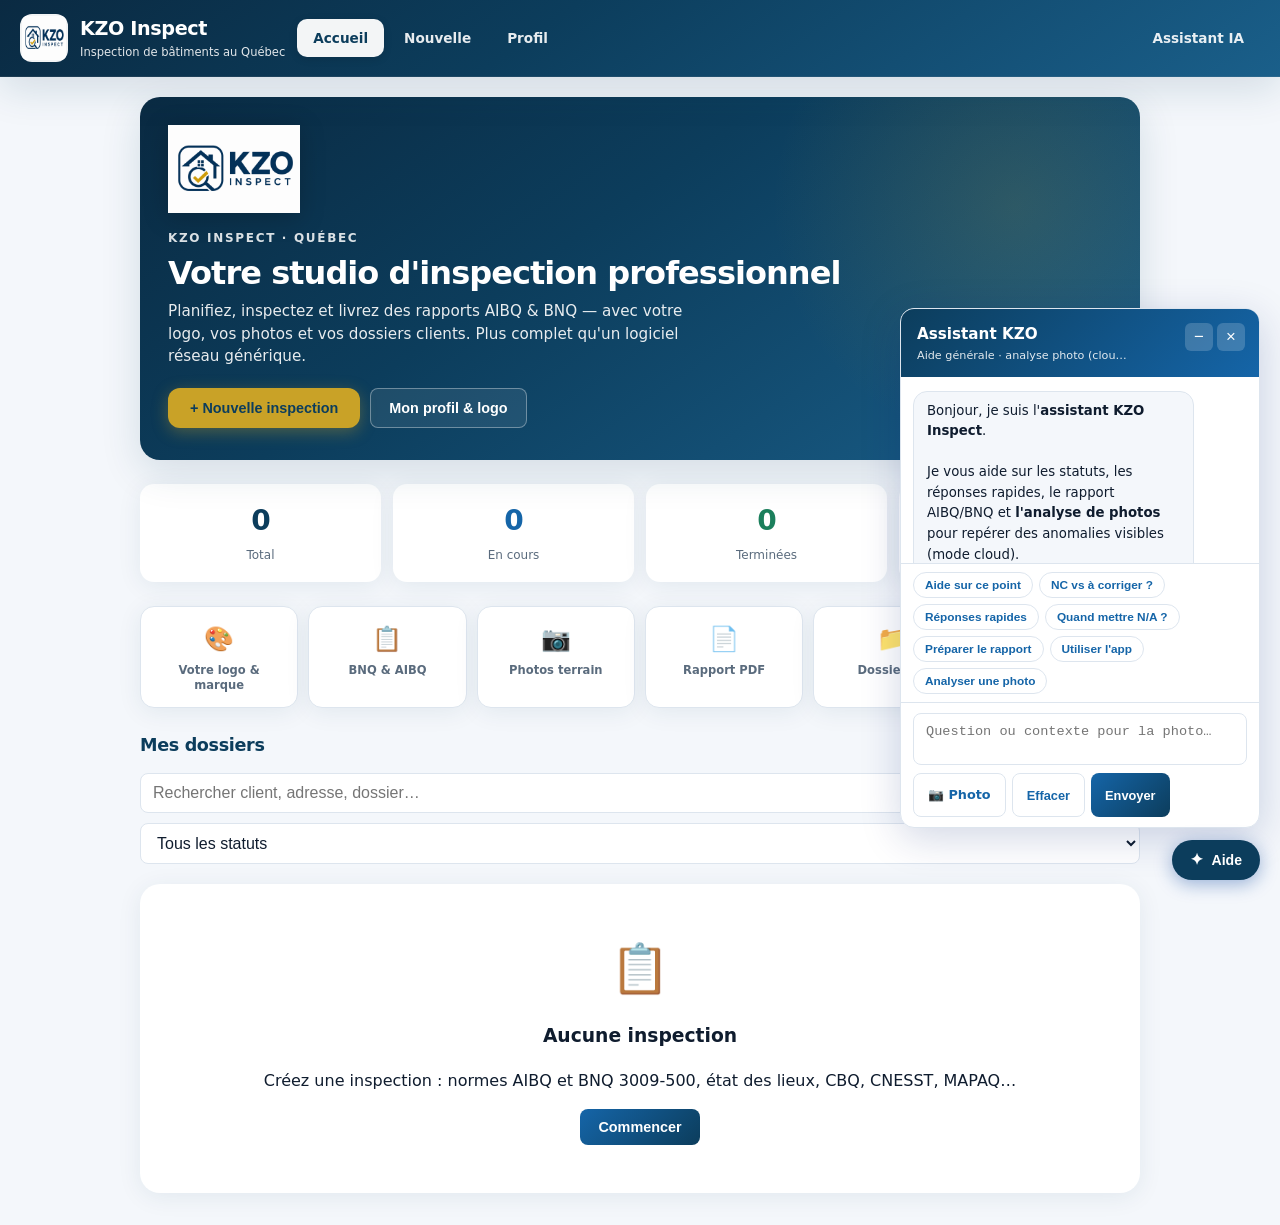
==== index.html @ 9b8ccb94 "feat: augmenter la limite de photos par point de 4 à 40 Permet jusqu'à 40 photos par point d'inspect" ====
<!DOCTYPE html>
<html lang="fr-CA">
<head>
  <meta charset="UTF-8" />
  <meta name="viewport" content="width=device-width, initial-scale=1.0, viewport-fit=cover" />
  <meta name="theme-color" content="#0c3d5c" />
  <meta name="description" content="KZO Inspect — inspections de bâtiments au Québec" />
  <meta http-equiv="Content-Security-Policy" content="default-src 'self'; script-src 'self' https://accounts.google.com; style-src 'self' 'unsafe-inline'; img-src 'self' data: blob: https://*.googleusercontent.com https://*.googleapis.com; connect-src 'self' https://api.anthropic.com https://api.openai.com https://generativelanguage.googleapis.com https://api.x.ai https://gmail.googleapis.com https://www.googleapis.com https://script.google.com; frame-src 'self'; object-src 'none'; base-uri 'self';">
  <title>KZO Inspect</title>
  <link rel="manifest" href="manifest.json" />
  <link rel="icon" href="./assets/icon-192.png" />
  <link rel="apple-touch-icon" href="./assets/icon-192.png" />
  <link rel="stylesheet" href="css/app.css?v=2" />
  <link rel="stylesheet" href="css/kzo-premium.css" />
</head>
<body>
  <div id="boot-file-warning" class="boot-panel" hidden>
    <div class="boot-panel__inner">
      <h2>Ne pas ouvrir le fichier .html directement</h2>
      <p>
        KZO Inspect doit être lancé avec le <strong>serveur local</strong> (double-clic sur le fichier ci-dessous).
        Si vous ouvrez seulement <code>index.html</code>, le navigateur bloque l'application et vous ne voyez que le logo.
      </p>
      <ol>
        <li>Dans le dossier <strong>KZO Inspect</strong> sur le Bureau</li>
        <li>Double-cliquez sur <strong>Lancer KZO Inspect.bat</strong> (Windows) ou <strong>.command</strong> (Mac)</li>
        <li>Le navigateur s'ouvrira sur <a href="http://127.0.0.1:8775/">http://127.0.0.1:8775</a></li>
      </ol>
      <p class="boot-panel__hint">Laissez la fenêtre Terminal/Console ouverte pendant que vous utilisez l'app.</p>
    </div>
  </div>

  <div id="boot-error" class="boot-panel boot-panel--error" hidden>
    <div class="boot-panel__inner">
      <h2>Erreur de chargement</h2>
      <p class="boot-error__detail"></p>
      <p>Relancez avec <strong>Lancer KZO Inspect.bat</strong> ou <strong>.command</strong> sur le Bureau.</p>
    </div>
  </div>

  <div id="app" class="app-shell">
    <header class="top-bar" id="top-bar">
      <div class="top-bar__brand">
        <span class="top-bar__logo top-bar__logo--default">
          <img src="./assets/logo-full.png" alt="KZO Inspect" class="top-bar__logo-img" width="48" height="48" />
        </span>
        <div>
          <h1 class="top-bar__title">KZO Inspect</h1>
          <p class="top-bar__subtitle">Inspection de bâtiments au Québec</p>
        </div>
      </div>
      <div class="top-bar__save" id="top-bar-save" hidden></div>
      <nav class="top-nav" id="main-nav" aria-label="Navigation principale"></nav>
    </header>

    <main class="main-content" id="main-content" role="main">
      <div id="boot-loading" class="boot-loading">
        <img src="./assets/logo-full.png" alt="" class="boot-loading__logo" width="72" height="72" />
        <p>Chargement de KZO Inspect…</p>
      </div>
    </main>

    <div class="toast-container" id="toast-container" aria-live="polite"></div>
  </div>

  <dialog id="confirm-dialog" class="modal">
    <form method="dialog" class="modal__inner">
      <h2 class="modal__title" id="confirm-title"></h2>
      <p class="modal__body" id="confirm-body"></p>
      <div class="modal__actions">
        <button type="submit" class="btn btn--ghost" value="cancel">Annuler</button>
        <button type="submit" class="btn btn--danger" value="ok" id="confirm-ok">Confirmer</button>
      </div>
    </form>
  </dialog>

  <script src="js/boot.js"></script>
  <script src="https://accounts.google.com/gsi/client" async defer></script>
  <script src="js/bundle.js?v=24"></script>
</body>
</html>
---- css/app.css ----
:root {
  --qc-blue: #0d47a1;
  --qc-blue-light: #1565c0;
  --qc-blue-dark: #002171;
  --accent: #c62828;
  --bg: #f0f4f8;
  --bg-alt: var(--bg-alt);
  --blue-tint: var(--blue-tint);
  --surface: #ffffff;
  --text: #1a1a2e;
  --text-muted: #5c6b7a;
  --border: #d8e0ea;
  --radius: 12px;
  --shadow: 0 2px 12px rgba(13, 71, 161, 0.08);
  --safe-bottom: env(safe-area-inset-bottom, 0);
  font-family: "Segoe UI", system-ui, -apple-system, sans-serif;
}

*,
*::before,
*::after {
  box-sizing: border-box;
}

body {
  margin: 0;
  background: var(--bg);
  color: var(--text);
  line-height: 1.5;
  min-height: 100dvh;
}

.app-shell {
  display: flex;
  flex-direction: column;
  min-height: 100dvh;
}

.top-bar {
  background: linear-gradient(135deg, var(--qc-blue-dark), var(--qc-blue));
  color: #fff;
  padding: 12px 16px;
  display: flex;
  flex-wrap: wrap;
  align-items: center;
  gap: 12px;
  position: sticky;
  top: 0;
  z-index: 100;
  box-shadow: 0 2px 8px rgba(0, 0, 0, 0.15);
}

.top-bar__brand {
  display: flex;
  align-items: center;
  gap: 12px;
}

.top-bar__logo {
  width: 40px;
  height: 40px;
  background: rgba(255, 255, 255, 0.2);
  border-radius: 10px;
  display: flex;
  align-items: center;
  justify-content: center;
  font-weight: 700;
  font-size: 1.25rem;
}

.top-bar__logo--default {
  width: auto;
  min-width: 44px;
  max-width: 148px;
  height: 44px;
  padding: 4px 8px;
  background: rgba(255, 255, 255, 0.95);
  overflow: hidden;
}

.top-bar__logo--custom {
  padding: 0;
  background: rgba(255, 255, 255, 0.95);
  overflow: hidden;
}

.top-bar__logo-img {
  width: 100%;
  height: 100%;
  object-fit: contain;
  display: block;
}

.top-bar__logo--default .top-bar__logo-img {
  width: auto;
  max-width: 132px;
  height: 100%;
  margin: 0 auto;
}

.branding-fieldset {
  border-color: #1565c0;
  background: linear-gradient(180deg, #f8fbff 0%, var(--surface) 100%);
}

.branding-editor {
  display: flex;
  flex-wrap: wrap;
  align-items: center;
  gap: 12px;
  margin-bottom: 12px;
}

.branding-logo-preview {
  width: 80px;
  height: 80px;
  border-radius: var(--radius);
  overflow: hidden;
  border: 2px solid var(--qc-blue-light);
  background: #fff;
}

.branding-logo-preview__img {
  width: 100%;
  height: 100%;
  object-fit: contain;
}

.branding-logo-placeholder {
  width: 80px;
  height: 80px;
  border-radius: var(--radius);
  border: 2px dashed var(--border);
  display: flex;
  align-items: center;
  justify-content: center;
  font-weight: 800;
  color: var(--qc-blue-dark);
  background: var(--bg);
}

.top-bar__title {
  margin: 0;
  font-size: 1.15rem;
  font-weight: 700;
}

.top-bar__subtitle {
  margin: 0;
  font-size: 0.75rem;
  opacity: 0.85;
}

.top-bar__save {
  display: flex;
  align-items: center;
  flex: 0 0 auto;
}

.top-bar__save[hidden] {
  display: none !important;
}

.top-nav {
  display: flex;
  gap: 4px;
  flex: 1;
  justify-content: flex-start;
  flex-wrap: wrap;
  align-items: center;
}

.top-nav #nav-ai-btn {
  margin-left: auto;
}

.top-nav__repairs {
  background: rgba(255, 255, 255, 0.18);
  color: #fff !important;
  border: 1px solid rgba(255, 255, 255, 0.45) !important;
  font-weight: 600;
  white-space: nowrap;
}
.top-nav__repairs:hover {
  background: rgba(255, 255, 255, 0.28) !important;
}

.top-nav__link--save {
  background: rgba(255, 255, 255, 0.22);
  font-weight: 700;
  white-space: nowrap;
}

.top-nav__link--save:hover {
  background: rgba(255, 255, 255, 0.32);
}

.top-nav__link {
  color: rgba(255, 255, 255, 0.9);
  text-decoration: none;
  padding: 8px 14px;
  border-radius: 8px;
  font-size: 0.9rem;
  font-weight: 500;
  background: transparent;
  border: none;
  cursor: pointer;
}

.top-nav__link:hover {
  background: rgba(255, 255, 255, 0.15);
}

.main-content {
  flex: 1;
  padding: 16px;
  max-width: 960px;
  width: 100%;
  margin: 0 auto;
  padding-bottom: calc(24px + var(--safe-bottom));
}

.page-header {
  display: flex;
  flex-wrap: wrap;
  align-items: flex-start;
  justify-content: space-between;
  gap: 12px;
  margin-bottom: 20px;
}

.page-title {
  margin: 0 0 4px;
  font-size: 1.5rem;
  color: var(--qc-blue-dark);
}

.page-desc {
  margin: 0;
  color: var(--text-muted);
  font-size: 0.9rem;
}

.btn {
  display: inline-flex;
  align-items: center;
  justify-content: center;
  gap: 6px;
  padding: 10px 18px;
  border-radius: 8px;
  font-size: 0.9rem;
  font-weight: 600;
  border: none;
  cursor: pointer;
  transition: transform 0.1s, box-shadow 0.15s;
}

.btn:active {
  transform: scale(0.98);
}

.btn--primary {
  background: var(--qc-blue);
  color: #fff;
}

.btn--primary:hover {
  background: var(--qc-blue-light);
}

.btn--secondary {
  background: #37474f;
  color: #fff;
}

.btn--ghost {
  background: transparent;
  color: var(--qc-blue);
  border: 1px solid var(--border);
}

.btn--danger {
  background: var(--accent);
  color: #fff;
}

.btn--sm {
  padding: 8px 14px;
  font-size: 0.8rem;
  min-height: 44px;
}

.btn--back {
  margin-bottom: 8px;
}

.input {
  width: 100%;
  padding: 10px 12px;
  border: 1px solid var(--border);
  border-radius: 8px;
  font-size: 1rem;
  background: var(--surface);
  color: var(--text);
}

.input:focus {
  outline: 2px solid var(--qc-blue-light);
  outline-offset: 1px;
}

.input[readonly] {
  background: #f0f4f8;
  color: var(--qc-blue-dark);
  font-weight: 600;
  cursor: default;
}

.input--search {
  flex: 1;
  min-width: 200px;
}

.input--sm {
  padding: 6px 10px;
  font-size: 0.85rem;
  width: auto;
}

.toolbar {
  display: flex;
  flex-wrap: wrap;
  gap: 10px;
  margin-bottom: 20px;
}

.card-grid {
  display: grid;
  grid-template-columns: repeat(auto-fill, minmax(280px, 1fr));
  gap: 16px;
}

.card {
  background: var(--surface);
  border-radius: var(--radius);
  padding: 16px;
  box-shadow: var(--shadow);
  border: 1px solid var(--border);
}

.card__head {
  display: flex;
  gap: 12px;
  align-items: flex-start;
  margin-bottom: 8px;
}

.card__icon {
  font-size: 1.75rem;
}

.card__title {
  margin: 0;
  font-size: 1rem;
}

.card__sub {
  margin: 2px 0 0;
  font-size: 0.85rem;
  color: var(--text-muted);
}

.card__meta {
  font-size: 0.8rem;
  color: var(--text-muted);
  margin: 0 0 10px;
}

.card__actions {
  display: flex;
  gap: 8px;
  margin-top: 12px;
}

.badge {
  font-size: 0.7rem;
  font-weight: 600;
  padding: 4px 8px;
  border-radius: 6px;
  white-space: nowrap;
  margin-left: auto;
}

.badge--draft { background: #eceff1; color: #546e7a; }
.badge--progress { background: var(--blue-tint); color: var(--qc-blue); }
.badge--done { background: #e8f5e9; color: #2e7d32; }
.badge--archived { background: #f3e5f5; color: #6a1b9a; }

.progress-bar {
  height: 6px;
  background: var(--border);
  border-radius: 3px;
  overflow: hidden;
}

.progress-bar__fill {
  height: 100%;
  background: linear-gradient(90deg, var(--qc-blue), #42a5f5);
  transition: width 0.3s;
}

.empty-state {
  text-align: center;
  padding: 48px 24px;
  background: var(--surface);
  border-radius: var(--radius);
  border: 2px dashed var(--border);
}

.empty-state__icon {
  font-size: 3rem;
  margin: 0;
}

.template-grid {
  display: grid;
  grid-template-columns: repeat(auto-fill, minmax(260px, 1fr));
  gap: 14px;
}

.template-card {
  text-align: left;
  background: var(--surface);
  border: 2px solid var(--border);
  border-radius: var(--radius);
  padding: 18px;
  cursor: pointer;
  transition: border-color 0.15s, box-shadow 0.15s;
}

.template-card:hover {
  border-color: var(--qc-blue);
  box-shadow: var(--shadow);
}

.template-card--featured {
  border-color: var(--qc-blue);
  background: linear-gradient(180deg, var(--blue-tint) 0%, var(--surface) 48%);
}

.template-group {
  margin-bottom: 28px;
}

.template-group__title {
  margin: 0 0 12px;
  font-size: 0.95rem;
  font-weight: 700;
  color: var(--qc-blue-dark);
  text-transform: uppercase;
  letter-spacing: 0.04em;
}

.form-row-2 {
  display: grid;
  grid-template-columns: 1fr 1fr;
  gap: 12px;
}

@media (max-width: 560px) {
  .form-row-2 {
    grid-template-columns: 1fr;
  }
}

.page-desc--visit {
  color: var(--qc-blue);
  font-weight: 600;
}

.form-hint--compact {
  margin: 0 0 12px;
  padding: 8px 12px;
  font-size: 0.8rem;
}

.client-files-fieldset,
.receipt-fieldset {
  border-color: var(--qc-blue-light);
}

.receipt-fieldset {
  margin-bottom: 20px;
}

.cover-photo-fieldset {
  border-color: #1565c0;
  background: linear-gradient(180deg, #f8fbff 0%, var(--surface) 100%);
}

.cover-photo-editor {
  display: flex;
  flex-direction: column;
  gap: 12px;
}

.cover-photo-preview {
  position: relative;
  border-radius: var(--radius);
  overflow: hidden;
  box-shadow: var(--shadow);
  border: 2px solid var(--qc-blue-light);
  background: #111;
}

.cover-photo-preview__img {
  width: 100%;
  height: auto;
  max-height: 520px;
  object-fit: contain;
  display: block;
}

.cover-photo-preview__overlay {
  position: absolute;
  inset: 0;
  background: linear-gradient(180deg, transparent 40%, rgba(0, 33, 113, 0.75) 100%);
  display: flex;
  align-items: flex-end;
  padding: 16px;
}

.cover-photo-preview__label {
  color: #fff;
  font-size: 0.8rem;
  font-weight: 600;
  text-transform: uppercase;
  letter-spacing: 0.08em;
}

.cover-photo-placeholder {
  aspect-ratio: 16 / 10;
  max-height: 200px;
  border: 2px dashed var(--border);
  border-radius: var(--radius);
  display: flex;
  flex-direction: column;
  align-items: center;
  justify-content: center;
  gap: 8px;
  background: var(--bg);
  color: var(--text-muted);
}

.cover-photo-placeholder__icon {
  font-size: 3rem;
}

.cover-photo-upload {
  width: fit-content;
  cursor: pointer;
}

.client-files__drop {
  display: block;
  padding: 28px 16px;
  border: 2px dashed var(--border);
  border-radius: var(--radius);
  background: var(--bg);
  text-align: center;
  cursor: pointer;
  transition: border-color 0.15s, background 0.15s;
}

.client-files__drop.is-dragover,
.client-files__drop:hover {
  border-color: var(--qc-blue);
  background: var(--blue-tint);
}

.client-files__drop-text {
  font-size: 0.9rem;
  color: var(--text-muted);
}

.client-files__upload-row {
  display: flex;
  flex-wrap: wrap;
  gap: 8px;
  margin-top: 10px;
}

.client-files__upload-row .input {
  flex: 1;
  min-width: 140px;
}

.client-files__summary {
  font-size: 0.8rem;
  color: var(--text-muted);
  margin: 12px 0 8px;
}

.client-files__list {
  list-style: none;
  margin: 0;
  padding: 0;
  display: flex;
  flex-direction: column;
  gap: 10px;
}

.client-files__item {
  background: var(--bg);
  border: 1px solid var(--border);
  border-radius: var(--radius);
  padding: 12px;
  display: grid;
  gap: 8px;
}

.client-files__item-head {
  display: flex;
  gap: 10px;
  align-items: flex-start;
}

.client-files__icon {
  font-size: 1.5rem;
  line-height: 1;
}

.client-files__name {
  display: block;
  font-size: 0.9rem;
  word-break: break-word;
}

.client-files__tags {
  font-size: 0.75rem;
  color: var(--text-muted);
}

.client-files__actions {
  display: flex;
  flex-wrap: wrap;
  gap: 6px;
}

.client-files__empty,
.client-files__loading,
.client-files__error {
  font-size: 0.85rem;
  color: var(--text-muted);
  margin: 8px 0;
}

.btn--danger-text {
  color: var(--accent);
}

.form-hint {
  background: var(--blue-tint);
  border-radius: 8px;
  padding: 12px 14px;
  font-size: 0.85rem;
  color: var(--qc-blue-dark);
  margin: 0 0 16px;
}

.template-card__icon {
  font-size: 2rem;
  display: block;
  margin-bottom: 8px;
}

.template-card h3 {
  margin: 0 0 4px;
  font-size: 1.05rem;
  color: var(--qc-blue-dark);
}

.template-card__norme {
  font-size: 0.75rem;
  color: var(--qc-blue);
  font-weight: 600;
  margin: 0 0 8px;
}

.template-card__desc {
  font-size: 0.85rem;
  color: var(--text-muted);
  margin: 0;
}

.inspect-header {
  margin-bottom: 16px;
}

.inspect-header__main .page-title {
  font-size: 1.25rem;
}

.inspect-stats {
  display: flex;
  gap: 8px;
  flex-wrap: wrap;
  margin-top: 8px;
}

.stat-pill {
  background: var(--blue-tint);
  color: var(--qc-blue);
  padding: 4px 10px;
  border-radius: 20px;
  font-size: 0.8rem;
  font-weight: 600;
}

.stat-pill--danger {
  background: #ffebee;
  color: var(--accent);
}

.tabs {
  display: flex;
  gap: 4px;
  margin-bottom: 16px;
  background: var(--surface);
  padding: 4px;
  border-radius: 10px;
  border: 1px solid var(--border);
}

.tabs__btn {
  flex: 1;
  padding: 10px;
  border: none;
  background: transparent;
  border-radius: 8px;
  font-weight: 600;
  font-size: 0.85rem;
  cursor: pointer;
  color: var(--text-muted);
}

.tabs__btn.is-active {
  background: var(--qc-blue);
  color: #fff;
}

.form-grid {
  display: grid;
  gap: 20px;
}

.form-grid fieldset {
  border: 1px solid var(--border);
  border-radius: var(--radius);
  padding: 16px;
  margin: 0;
  background: var(--surface);
}

.form-grid legend {
  font-weight: 700;
  color: var(--qc-blue);
  padding: 0 6px;
}

.form-grid label {
  display: block;
  margin-bottom: 12px;
  font-size: 0.85rem;
  font-weight: 500;
}

.form-grid label:last-child {
  margin-bottom: 0;
}

.section-nav {
  display: flex;
  flex-wrap: wrap;
  gap: 6px;
  margin-bottom: 20px;
  padding: 12px;
  background: var(--surface);
  border: 1px solid var(--border);
  border-radius: var(--radius);
  max-height: 140px;
  overflow-y: auto;
}

.section-nav__link {
  font-size: 0.72rem;
  padding: 4px 8px;
  border-radius: 6px;
  background: var(--bg);
  color: var(--qc-blue);
  text-decoration: none;
  font-weight: 600;
}

.section-nav__link:hover {
  background: var(--blue-tint);
}

.check-section {
  margin-bottom: 24px;
  scroll-margin-top: 80px;
}

.check-section__title {
  margin: 0 0 12px;
  padding-bottom: 6px;
  border-bottom: 2px solid var(--qc-blue);
  font-size: 1rem;
  color: var(--qc-blue-dark);
  display: flex;
  flex-wrap: wrap;
  align-items: baseline;
  gap: 8px;
}

.check-section__index {
  font-size: 0.75rem;
  font-weight: 700;
  color: var(--qc-blue);
  background: var(--blue-tint);
  padding: 2px 8px;
  border-radius: 6px;
}

.check-item {
  background: var(--surface);
  border: 1px solid var(--border);
  border-radius: var(--radius);
  padding: 14px;
  margin-bottom: 10px;
}

.check-item--non-conforme {
  border-left: 4px solid var(--accent);
}

.check-item--a-corriger {
  border-left: 4px solid #f9a825;
}

.check-item__label {
  margin: 0 0 10px;
  font-weight: 500;
}

.check-item__status {
  display: flex;
  flex-wrap: wrap;
  gap: 6px;
  margin-bottom: 10px;
}

.status-btn {
  min-width: 44px;
  height: 44px;
  border-radius: 8px;
  border: 2px solid var(--border);
  background: var(--bg);
  font-weight: 700;
  font-size: 0.75rem;
  cursor: pointer;
}

.status-btn--conforme.is-selected { background: #c8e6c9; border-color: #2e7d32; color: #1b5e20; }
.status-btn--non-conforme.is-selected { background: #ffcdd2; border-color: var(--accent); color: #b71c1c; }
.status-btn--a-corriger.is-selected { background: #fff9c4; border-color: #f9a825; color: #f57f17; }
.status-btn--na.is-selected { background: #eceff1; border-color: #78909c; color: #455a64; }

.check-item__extra {
  display: flex;
  flex-wrap: wrap;
  gap: 8px;
  margin-bottom: 8px;
}

/* ── Réponses rapides (preset chips) ─────────────────────────── */
.check-item__presets {
  margin-top: 8px;
}

.check-item__presets-label {
  display: block;
  font-size: 0.75rem;
  font-weight: 600;
  color: var(--text-muted, #64748b);
  text-transform: uppercase;
  letter-spacing: 0.04em;
  margin-bottom: 6px;
}

.preset-chips {
  display: flex;
  flex-wrap: wrap;
  gap: 6px;
  margin-bottom: 10px;
}

.preset-chip {
  display: inline-flex;
  align-items: center;
  padding: 10px 14px;
  border: 1.5px solid var(--border, #cbd5e1);
  border-radius: 20px;
  background: var(--surface, #f8fafc);
  color: var(--text, #1e293b);
  font-size: 0.78rem;
  font-weight: 500;
  cursor: pointer;
  transition: background 0.12s, border-color 0.12s, color 0.12s;
  line-height: 1.3;
  min-height: 44px;
}

.preset-chip:hover {
  border-color: var(--qc-blue, #1a6496);
  background: #e8f1f8;
}

.preset-chip.is-selected {
  background: var(--qc-blue, #1a6496);
  border-color: var(--qc-blue, #1a6496);
  color: #fff;
  font-weight: 600;
}

.preset-hint {
  font-size: 0.82rem;
  color: var(--text-muted, #64748b);
  font-style: italic;
  margin-bottom: 8px;
}

.check-item__comment-label {
  display: flex;
  align-items: center;
  gap: 0.5rem;
  font-size: 0.82rem;
  font-weight: 600;
  color: var(--text-muted, #64748b);
  margin-bottom: 4px;
}

.check-item__inspector-comment {
  width: 100%;
  box-sizing: border-box;
}

.check-item__note {
  min-height: 60px;
  resize: vertical;
}

.photo-strip {
  display: flex;
  flex-wrap: wrap;
  gap: 8px;
  margin-top: 8px;
}

.photo-thumb {
  margin: 0;
  display: flex;
  flex-direction: column;
  align-items: stretch;
  gap: 4px;
}

.photo-thumb img {
  width: 96px;
  height: 96px;
  object-fit: cover;
  border-radius: 6px;
  border: 1px solid var(--border);
  display: block;
}

.photo-thumb__actions {
  display: flex;
  flex-direction: row;
  gap: 3px;
  width: 96px;
}

.btn-photo-action {
  flex: 1;
  min-height: 32px;
  border-radius: 6px;
  border: 1px solid var(--border);
  background: var(--surface, #fff);
  cursor: pointer;
  display: flex;
  align-items: center;
  justify-content: center;
  font-size: 14px;
  transition: background 0.1s;
}

.btn-photo-action:hover {
  background: #e8f1f8;
}

.photo-thumb__del {
  background: #fef2f2;
  color: var(--accent);
  border-color: #fecaca;
}
.photo-thumb__del:hover {
  background: var(--accent);
  color: #fff;
}

@media (max-width: 767px) {
  .photo-thumb img { width: 100px; height: 100px; }
  .photo-thumb__actions { width: 100px; }
  .btn-photo-action { min-height: 40px; font-size: 16px; }
}

.action-bar {
  position: sticky;
  bottom: 0;
  display: flex;
  flex-wrap: wrap;
  gap: 8px;
  padding: 12px 0 calc(12px + var(--safe-bottom));
  background: linear-gradient(transparent, var(--bg) 20%);
  margin-top: 16px;
}

.signature-canvas {
  width: 100%;
  max-width: 400px;
  height: 160px;
  border: 2px dashed var(--border);
  border-radius: var(--radius);
  background: #fff;
  touch-action: none;
  cursor: crosshair;
}

.signature-block {
  margin-top: 20px;
}

.sig-preview {
  max-width: 280px;
  border: 1px solid var(--border);
  border-radius: 8px;
}

.toast-container {
  position: fixed;
  bottom: calc(16px + var(--safe-bottom));
  left: 50%;
  transform: translateX(-50%);
  z-index: 200;
  display: flex;
  flex-direction: column;
  gap: 8px;
}

.toast {
  background: #323232;
  color: #fff;
  padding: 12px 20px;
  border-radius: 8px;
  font-size: 0.9rem;
  box-shadow: 0 4px 12px rgba(0, 0, 0, 0.2);
  animation: slideUp 0.25s ease;
}

.toast--success { background: #2e7d32; }
.toast--warn { background: #ef6c00; }
.toast--error { background: var(--accent); }

@keyframes slideUp {
  from { opacity: 0; transform: translateY(12px); }
  to { opacity: 1; transform: translateY(0); }
}

.modal {
  border: none;
  border-radius: var(--radius);
  padding: 0;
  max-width: 400px;
  box-shadow: 0 8px 32px rgba(0, 0, 0, 0.2);
}

.modal__inner {
  padding: 24px;
}

.modal__title {
  margin: 0 0 8px;
}

.modal__actions {
  display: flex;
  justify-content: flex-end;
  gap: 8px;
  margin-top: 20px;
}

.dashboard-stats {
  display: grid;
  grid-template-columns: repeat(4, 1fr);
  gap: 10px;
  margin-bottom: 16px;
}

.dash-stat {
  background: var(--surface);
  border: 1px solid var(--border);
  border-radius: var(--radius);
  padding: 12px;
  text-align: center;
}

.dash-stat strong {
  display: block;
  font-size: 1.4rem;
  color: var(--qc-blue-dark);
}

.dash-stat span {
  font-size: 0.75rem;
  color: var(--text-muted);
}

.dash-stat--warn strong { color: var(--accent); }

.kzo-advantages {
  margin-bottom: 16px;
  background: var(--surface);
  border: 1px solid var(--border);
  border-radius: var(--radius);
  padding: 12px 16px;
}

.kzo-advantages summary {
  cursor: pointer;
  font-weight: 600;
  color: var(--qc-blue-dark);
}

.kzo-advantages ul {
  margin: 12px 0 0;
  padding-left: 20px;
  font-size: 0.9rem;
  color: var(--text-muted);
}

.checklist-toolbar {
  position: sticky;
  top: 56px;
  z-index: 20;
  background: var(--bg);
  padding: 10px 0 12px;
  margin-bottom: 12px;
  border-bottom: 1px solid var(--border);
}

.checklist-toolbar__filters {
  display: flex;
  flex-wrap: wrap;
  gap: 6px;
  margin-bottom: 6px;
}

.chip {
  border: 1px solid var(--border);
  background: var(--surface);
  border-radius: 999px;
  padding: 6px 12px;
  font-size: 0.8rem;
  cursor: pointer;
}

.chip.is-active {
  background: var(--qc-blue-dark);
  color: #fff;
  border-color: var(--qc-blue-dark);
}

.checklist-toolbar__hint {
  font-size: 0.75rem;
  color: var(--text-muted);
}

.check-section__head {
  display: flex;
  align-items: flex-start;
  justify-content: space-between;
  gap: 8px;
  flex-wrap: wrap;
}

.section-materiau {
  display: flex;
  align-items: center;
  gap: 8px;
  flex-wrap: wrap;
  padding: 8px 12px;
  background: #f0f7ff;
  border-left: 3px solid var(--qc-blue);
  border-radius: 0 6px 6px 0;
  margin-bottom: 8px;
  font-size: 0.85rem;
}
.section-materiau__label {
  font-weight: 600;
  color: var(--qc-blue-dark);
  white-space: nowrap;
}
.section-materiau__select {
  flex: 1;
  min-width: 180px;
}
.section-materiau__badge {
  display: inline-flex;
  align-items: center;
  padding: 2px 10px;
  background: var(--qc-blue);
  color: white;
  border-radius: 20px;
  font-size: 0.78rem;
  font-weight: 600;
  white-space: nowrap;
}

.check-section__progress {
  font-size: 0.75rem;
  font-weight: 600;
  color: var(--qc-blue);
  margin-left: 8px;
}

.expert-fieldset {
  margin-bottom: 20px;
}

.expert-row {
  display: grid;
  grid-template-columns: 1fr 1.5fr auto auto;
  gap: 8px;
  align-items: center;
  margin-bottom: 8px;
}

.expert-row__urgent {
  font-size: 0.8rem;
  white-space: nowrap;
}

.backup-actions {
  display: flex;
  flex-wrap: wrap;
  gap: 8px;
}

@media (max-width: 600px) {
  .dashboard-stats { grid-template-columns: repeat(2, 1fr); }
  .expert-row { grid-template-columns: 1fr; }
  .top-bar__subtitle { display: none; }
  .page-header { flex-direction: column; }
}

/* Action bar défilable horizontalement sur mobile */
@media (max-width: 767px) {
  .action-bar {
    flex-wrap: nowrap;
    overflow-x: auto;
    padding-left: 4px;
    padding-right: 52px;
    scrollbar-width: none;
    gap: 6px;
  }
  .action-bar::after {
    content: '';
    position: sticky;
    right: 0;
    flex: none;
    width: 48px;
    margin-left: -48px;
    background: linear-gradient(90deg, transparent, var(--bg, #f0f4f8));
    pointer-events: none;
    align-self: stretch;
  }
  .action-bar::-webkit-scrollbar { display: none; }
  .action-bar .btn,
  .action-bar select {
    flex: none;
    white-space: nowrap;
    min-width: auto;
  }
}

/* ── Assistant IA — Panel flottant ──────────────────────────────── */

#ai-assistant-root {
  position: fixed;
  bottom: calc(20px + var(--safe-bottom));
  right: 20px;
  z-index: 500;
  display: flex;
  flex-direction: column-reverse;
  align-items: flex-end;
  gap: 12px;
  pointer-events: none;
}

/* Bouton FAB */
.ai-fab {
  pointer-events: all;
  display: flex;
  align-items: center;
  gap: 8px;
  padding: 12px 18px;
  border-radius: 999px;
  background: var(--qc-blue);
  color: #fff;
  border: none;
  cursor: pointer;
  font-size: 0.88rem;
  font-weight: 700;
  box-shadow: 0 4px 18px rgba(13, 71, 161, 0.4);
  transition: background 0.15s, box-shadow 0.15s, transform 0.1s;
  white-space: nowrap;
}

.ai-fab:hover {
  background: var(--qc-blue-light);
  box-shadow: 0 6px 22px rgba(13, 71, 161, 0.5);
}

.ai-fab:active { transform: scale(0.96); }

.ai-fab__icon {
  font-size: 1rem;
  line-height: 1;
}

.ai-fab.is-open {
  background: var(--qc-blue-dark);
}

/* Panel principal */
.ai-panel {
  pointer-events: all;
  display: none;
  flex-direction: column;
  width: 360px;
  max-width: calc(100vw - 32px);
  height: 520px;
  max-height: calc(100dvh - 130px);
  background: var(--surface);
  border-radius: var(--radius);
  border: 1px solid var(--border);
  box-shadow: 0 10px 40px rgba(0, 33, 113, 0.18);
  overflow: hidden;
  animation: aiPanelIn 0.2s ease;
}

.ai-panel.is-open {
  display: flex;
}

@keyframes aiPanelIn {
  from { opacity: 0; transform: translateY(12px) scale(0.98); }
  to   { opacity: 1; transform: translateY(0) scale(1); }
}

/* En-tête */
.ai-panel__head {
  display: flex;
  align-items: flex-start;
  justify-content: space-between;
  gap: 8px;
  padding: 14px 14px 12px 16px;
  background: linear-gradient(135deg, var(--qc-blue-dark), var(--qc-blue));
  flex-shrink: 0;
}

.ai-panel__title {
  margin: 0;
  font-size: 0.95rem;
  font-weight: 700;
  color: #fff;
}

.ai-panel__sub {
  margin: 2px 0 0;
  font-size: 0.7rem;
  opacity: 0.88;
  color: #fff;
  white-space: nowrap;
  overflow: hidden;
  text-overflow: ellipsis;
  max-width: 210px;
}

.ai-panel__head-actions {
  display: flex;
  gap: 4px;
  flex-shrink: 0;
}

.ai-panel__minimize,
.ai-panel__close {
  width: 28px;
  height: 28px;
  border-radius: 6px;
  border: none;
  background: rgba(255, 255, 255, 0.18);
  color: #fff;
  cursor: pointer;
  font-size: 1.05rem;
  display: flex;
  align-items: center;
  justify-content: center;
  line-height: 1;
  transition: background 0.12s;
}

.ai-panel__minimize:hover,
.ai-panel__close:hover {
  background: rgba(255, 255, 255, 0.32);
}

/* Zone messages */
.ai-messages {
  flex: 1;
  overflow-y: auto;
  padding: 14px 12px;
  display: flex;
  flex-direction: column;
  gap: 10px;
  scroll-behavior: smooth;
}

.ai-msg {
  display: flex;
}

.ai-msg--user { justify-content: flex-end; }
.ai-msg--bot  { justify-content: flex-start; }

.ai-msg__bubble {
  max-width: 84%;
  padding: 9px 13px;
  border-radius: 14px;
  font-size: 0.83rem;
  line-height: 1.55;
  word-break: break-word;
}

.ai-msg--user .ai-msg__bubble {
  background: var(--qc-blue);
  color: #fff;
  border-bottom-right-radius: 4px;
}

.ai-msg--bot .ai-msg__bubble {
  background: var(--bg);
  color: var(--text);
  border: 1px solid var(--border);
  border-bottom-left-radius: 4px;
}

/* Contenu markdown rendu dans les bulles */
.ai-msg__bubble p          { margin: 0 0 5px; }
.ai-msg__bubble p:last-child { margin: 0; }
.ai-msg__bubble strong     { font-weight: 700; }
.ai-msg__bubble em         { font-style: italic; }
.ai-msg__bubble ul,
.ai-msg__bubble ol         { margin: 4px 0; padding-left: 18px; }
.ai-msg__bubble li         { margin-bottom: 3px; }
.ai-msg__bubble code       { font-size: 0.8em; background: rgba(0,0,0,0.08); padding: 1px 4px; border-radius: 3px; }

.ai-msg__photo             { margin: 0 0 8px; }
.ai-msg__photo img         { max-width: 100%; max-height: 160px; border-radius: 8px; object-fit: cover; display: block; }

/* Indicateur de frappe */
.ai-typing {
  margin: 0;
  padding: 5px 14px 6px;
  font-size: 0.78rem;
  color: var(--text-muted);
  font-style: italic;
  flex-shrink: 0;
}

/* Raccourcis rapides */
.ai-quick {
  display: flex;
  flex-wrap: wrap;
  gap: 6px;
  padding: 8px 12px;
  border-top: 1px solid var(--border);
  background: var(--bg-alt);
  flex-shrink: 0;
}

.ai-quick__btn {
  padding: 5px 11px;
  border-radius: 999px;
  border: 1px solid var(--border);
  background: var(--surface);
  color: var(--qc-blue);
  font-size: 0.74rem;
  font-weight: 600;
  cursor: pointer;
  transition: background 0.12s, border-color 0.12s;
  white-space: nowrap;
}

.ai-quick__btn:hover {
  background: var(--blue-tint);
  border-color: var(--qc-blue);
}

/* Pied de panel */
.ai-panel__foot {
  padding: 10px 12px calc(10px + var(--safe-bottom));
  border-top: 1px solid var(--border);
  display: flex;
  flex-direction: column;
  gap: 8px;
  flex-shrink: 0;
}

.ai-input {
  resize: none;
  font-size: 0.85rem;
  min-height: 52px;
  max-height: 100px;
}

.ai-panel__actions {
  display: flex;
  gap: 6px;
  align-items: center;
}

.ai-photo-upload {
  cursor: pointer;
}

.ai-photo-upload.is-disabled {
  opacity: 0.5;
  pointer-events: none;
}

/* Mobile */
@media (max-width: 480px) {
  #ai-assistant-root {
    bottom: calc(12px + var(--safe-bottom));
    right: 12px;
  }

  .ai-panel {
    width: calc(100vw - 24px);
    height: 460px;
  }

  .ai-fab__label { display: none; }
  .ai-fab { padding: 14px; border-radius: 50%; }
}

/* check-item info */
.check-item--info {
  padding-bottom: 0.5rem;
  border-bottom: 1px dashed var(--border);
  margin-bottom: 0.5rem;
}
.check-item__label--info {
  margin: 0;
  color: #475569;
  font-size: 0.95rem;
}
.check-item__info-icon {
  width: 1.1rem;
  height: 1.1rem;
  vertical-align: middle;
  margin-right: 0.5rem;
  color: #94a3b8;
  display: inline-block;
  margin-top: -2px;
}

/* section-list__btn */
.section-list__btn {
  text-align: left;
  padding: 0.5rem;
  width: 100%;
  display: flex;
  gap: 0.5rem;
  border: none;
  background: transparent;
  cursor: pointer;
  border-radius: 4px;
}
.section-list__btn--active {
  background: #e2e8f0;
  font-weight: bold;
}
.section-list__icon {
  flex-shrink: 0;
  font-size: 0.9rem;
  font-weight: 700;
  margin-left: auto;
  align-self: center;
}
.section-list__icon--done { color: #2e7d32; }
.section-list__icon--warn { color: #c62828; }
.section-list__title {
  font-size: 1.05rem;
  font-weight: 700;
}

/* Fil d'Ariane nav */
.top-nav__breadcrumb {
  font-size: 0.8rem;
  color: rgba(255, 255, 255, 0.65);
  white-space: nowrap;
  overflow: hidden;
  text-overflow: ellipsis;
  max-width: 160px;
  align-self: center;
  pointer-events: none;
}

/* ── Narratifs professionnels — modale ──────────────────────────── */
.narratives-trigger {
  margin-left: auto;
  font-size: 0.75rem;
  padding: 0.1rem 0.5rem;
  opacity: 0.8;
}
.narratives-trigger:hover { opacity: 1; }

dialog#narratives-modal {
  border: none;
  border-radius: var(--radius, 0.75rem);
  box-shadow: var(--shadow, 0 8px 32px rgba(0,0,0,.18));
  padding: 0;
  width: min(640px, 95vw);
  max-height: 80vh;
  overflow: hidden;
  background: var(--surface, #fff);
}
dialog#narratives-modal[open] {
  display: flex;
  flex-direction: column;
}
dialog#narratives-modal::backdrop {
  background: rgba(0,0,0,.45);
}
.nm-header {
  display: flex;
  align-items: center;
  gap: 0.75rem;
  padding: 1rem 1.25rem 0.75rem;
  border-bottom: 1px solid var(--border, #e2e8f0);
  flex-shrink: 0;
}
.nm-header__title { font-weight: 700; font-size: 1rem; flex: 1; }
.nm-header__ctx {
  font-size: 0.75rem;
  color: var(--text-muted, #64748b);
  white-space: nowrap;
  overflow: hidden;
  text-overflow: ellipsis;
  max-width: 200px;
}
.nm-close {
  background: none;
  border: none;
  font-size: 1.25rem;
  cursor: pointer;
  padding: 0.25rem 0.5rem;
  border-radius: 4px;
  color: var(--text-muted, #64748b);
}
.nm-close:hover { background: var(--border, #e2e8f0); }
.nm-controls {
  padding: 0.75rem 1.25rem;
  display: flex;
  flex-direction: column;
  gap: 0.5rem;
  flex-shrink: 0;
  border-bottom: 1px solid var(--border, #e2e8f0);
}
.nm-search {
  width: 100%;
  padding: 0.5rem 0.75rem;
  border: 1px solid var(--border, #e2e8f0);
  border-radius: var(--radius, 0.5rem);
  font-size: 0.875rem;
  background: var(--surface, #fff);
  color: inherit;
}
.nm-tabs {
  display: flex;
  gap: 0.25rem;
}
.nm-tab {
  padding: 0.3rem 0.75rem;
  border: 1px solid var(--border, #e2e8f0);
  border-radius: 99px;
  background: none;
  font-size: 0.8rem;
  cursor: pointer;
  color: var(--text-muted, #64748b);
}
.nm-tab.is-active {
  background: var(--qc-blue, #1d4ed8);
  color: #fff;
  border-color: var(--qc-blue, #1d4ed8);
}
.nm-list {
  overflow-y: auto;
  flex: 1;
  padding: 0.75rem 1.25rem;
  display: flex;
  flex-direction: column;
  gap: 0.75rem;
}
.nm-card {
  border: 1px solid var(--border, #e2e8f0);
  border-radius: var(--radius, 0.5rem);
  padding: 0.75rem 1rem;
  display: flex;
  flex-direction: column;
  gap: 0.5rem;
}
.nm-card__title { font-weight: 600; font-size: 0.875rem; }
.nm-card__text {
  font-size: 0.8rem;
  color: var(--text-muted, #64748b);
  line-height: 1.5;
  display: -webkit-box;
  -webkit-line-clamp: 3;
  -webkit-box-orient: vertical;
  overflow: hidden;
}
.nm-card__text.is-expanded { -webkit-line-clamp: unset; overflow: visible; }
.nm-card__actions { display: flex; gap: 0.5rem; align-items: center; }
.nm-insert {
  margin-left: auto;
  padding: 0.3rem 0.85rem;
  background: var(--qc-blue, #1d4ed8);
  color: #fff;
  border: none;
  border-radius: var(--radius, 0.5rem);
  font-size: 0.8rem;
  cursor: pointer;
  white-space: nowrap;
}
.nm-insert:hover { opacity: 0.88; }
.nm-expand {
  background: none;
  border: 1px solid var(--border, #e2e8f0);
  border-radius: 4px;
  font-size: 0.75rem;
  padding: 0.2rem 0.5rem;
  cursor: pointer;
  color: var(--text-muted, #64748b);
}
.nm-empty {
  text-align: center;
  color: var(--text-muted, #64748b);
  font-size: 0.875rem;
  padding: 2rem 0;
}

/* ── Sommaire des Réparations — modale ─────────────────────────── */
dialog#repairs-modal {
  border: none;
  border-radius: var(--radius, 0.75rem);
  box-shadow: var(--shadow, 0 8px 32px rgba(0,0,0,.18));
  padding: 0;
  width: min(680px, 95vw);
  max-height: 82vh;
  overflow: hidden;
  background: var(--surface, #fff);
}
dialog#repairs-modal[open] {
  display: flex;
  flex-direction: column;
}
dialog#repairs-modal::backdrop {
  background: rgba(0,0,0,.45);
}
.rm-header {
  display: flex;
  align-items: center;
  gap: 0.75rem;
  padding: 1rem 1.25rem 0.75rem;
  border-bottom: 1px solid var(--border, #e2e8f0);
  flex-shrink: 0;
}
.rm-header__title { font-weight: 700; font-size: 1rem; flex: 1; }
.rm-header__count { font-size: 0.78rem; color: var(--text-muted, #64748b); }
.rm-close {
  background: none; border: none; font-size: 1.25rem;
  cursor: pointer; padding: 0.25rem 0.5rem;
  border-radius: 4px; color: var(--text-muted, #64748b);
}
.rm-close:hover { background: var(--border, #e2e8f0); }
.rm-list {
  overflow-y: auto;
  flex: 1;
  padding: 0.5rem 1.25rem;
  display: flex;
  flex-direction: column;
  gap: 0.25rem;
}
.rm-item {
  display: flex;
  align-items: flex-start;
  gap: 0.75rem;
  padding: 0.6rem 0.75rem;
  border-radius: var(--radius, 0.5rem);
  cursor: pointer;
  border: 1px solid transparent;
}
.rm-item:hover { background: var(--border, #f1f5f9); }
.rm-item__check { flex-shrink: 0; margin-top: 0.15rem; accent-color: var(--qc-blue, #1d4ed8); }
.rm-item__body { display: flex; flex-direction: column; gap: 0.15rem; }
.rm-item__badge {
  font-size: 0.72rem; font-weight: 700;
  padding: 0.1rem 0.45rem;
  border-radius: 99px;
  width: fit-content;
}
.rm-item__badge--critique { background: #fee2e2; color: #991b1b; }
.rm-item__badge--majeur   { background: #ffedd5; color: #9a3412; }
.rm-item__badge--mineur   { background: #fef9c3; color: #854d0e; }
.rm-item__badge--none     { background: var(--border, #e2e8f0); color: var(--text-muted, #64748b); }
.rm-item__section { font-size: 0.9rem; color: var(--text, #1a1a2e); font-weight: 700; }
.rm-item__label   { font-size: 0.82rem; }
.rm-footer {
  display: flex;
  justify-content: flex-end;
  gap: 0.75rem;
  padding: 0.75rem 1.25rem;
  border-top: 1px solid var(--border, #e2e8f0);
  flex-shrink: 0;
}
.rm-empty {
  text-align: center;
  color: var(--text-muted, #64748b);
  font-size: 0.875rem;
  padding: 2rem 0;
}

/* ── Layout inspection — rail latéral + contenu principal ────── */
.inspect-layout-split {
  display: flex;
  gap: 2rem;
  align-items: flex-start;
  margin-top: 1rem;
}
.inspect-sidebar {
  flex: 0 0 280px;
  position: sticky;
  top: 1rem;
  max-height: calc(100vh - 2rem);
  overflow-y: auto;
  padding-right: 1rem;
  border-right: 1px solid var(--border, #e2e8f0);
}
.inspect-main {
  flex: 1;
  min-width: 0;
}
.inspect-sidebar .section-list-header__title {
  margin-bottom: 1rem;
  font-size: 1.1rem;
}
.section-list--rail {
  list-style: none;
  padding: 0;
  margin: 0 0 2rem 0;
  display: flex;
  flex-direction: column;
  gap: 0.25rem;
}

/* Responsive mobile : barre nav horizontale au-dessus du contenu */
@media (max-width: 767px) {
  .inspect-layout-split {
    flex-direction: column;
    gap: 0;
  }
  .inspect-sidebar {
    flex: none;
    width: 100%;
    position: static;
    max-height: none;
    overflow-y: visible;
    padding-right: 0;
    border-right: none;
    border-bottom: 1px solid var(--border, #e2e8f0);
    padding-bottom: 6px;
    margin-bottom: 1rem;
  }
  .inspect-sidebar .section-list-header--rail h3 {
    display: none;
  }
  .section-list--rail {
    flex-direction: row;
    flex-wrap: nowrap;
    overflow-x: auto;
    overflow-y: visible;
    margin: 0;
    padding-bottom: 4px;
    -webkit-overflow-scrolling: touch;
    scrollbar-width: none;
    gap: 4px;
  }
  .section-list--rail::-webkit-scrollbar { display: none; }
  .section-list--rail .section-list__item { flex-shrink: 0; }
  .section-list--rail .section-list__num { display: none; }
  .section-list--rail .section-list__title { font-size: 0.78rem; }
  .section-list--rail .section-list__btn,
  .section-list--rail .tabs__btn {
    width: auto;
    white-space: nowrap;
    padding: 5px 10px;
    font-size: 0.78rem;
  }
  .section-list--rail .section-list__icon { display: none; }
  .inspect-main { width: 100%; }
  .inspect-header { flex-wrap: wrap; gap: 8px; }
}

/* Boutons de navigation mobile Précédent / Suivant */
.mobile-page-nav { display: none; }
@media (max-width: 767px) {
  .mobile-page-nav {
    display: flex;
    justify-content: space-between;
    align-items: center;
    gap: 0.75rem;
    padding: 1.25rem 0 0.75rem;
    margin-top: 1.5rem;
    border-top: 1px solid var(--border, #e2e8f0);
  }
  .mobile-page-nav .btn { flex: 1; text-align: center; }
  .mobile-page-nav__spacer { flex: 1; }
}
---- css/kzo-premium.css ----
/* KZO Inspect — interface premium (inspirée des standards SaaS QC, supérieure au gabarit réseau) */

@import url('https://fonts.googleapis.com/css2?family=Plus+Jakarta+Sans:wght@400;500;600;700;800&display=swap');

:root {
  --font: 'Plus Jakarta Sans', system-ui, -apple-system, sans-serif;
  --brand: #0c3d5c;
  --brand-mid: #1565a8;
  --brand-light: #e8f2fa;
  --accent: #c9a227;
  --accent-soft: #faf6e8;
  --success: #1b7f5c;
  --success-soft: #e6f4ef;
  --danger: #c0392b;
  --danger-soft: #fdecea;
  --warn: #b45309;
  --warn-soft: #fff8eb;
  --bg: #f4f7fb;
  --bg-hero: linear-gradient(145deg, #0a2a42 0%, #0c3d5c 42%, #1a5f8a 100%);
  --surface: #ffffff;
  --surface-elevated: #ffffff;
  --text: #0f1c2e;
  --text-muted: #5a6b7d;
  --border: #dde5ee;
  --radius: 14px;
  --radius-lg: 20px;
  --shadow: 0 4px 24px rgba(12, 61, 92, 0.08);
  --shadow-lg: 0 12px 40px rgba(12, 61, 92, 0.14);
  --qc-blue: var(--brand-mid);
  --qc-blue-light: #2d7ab8;
  --qc-blue-dark: var(--brand);
}

body {
  font-family: var(--font);
  background: var(--bg);
  -webkit-font-smoothing: antialiased;
}

.boot-panel {
  position: fixed;
  inset: 0;
  z-index: 9999;
  background: rgba(12, 61, 92, 0.92);
  display: flex;
  align-items: center;
  justify-content: center;
  padding: 24px;
}

.boot-panel[hidden] {
  display: none !important;
}

.boot-panel__inner {
  background: #fff;
  border-radius: 16px;
  padding: 28px 32px;
  max-width: 520px;
  box-shadow: 0 20px 60px rgba(0, 0, 0, 0.3);
}

.boot-panel__inner h2 {
  margin: 0 0 12px;
  color: var(--brand);
  font-size: 1.25rem;
}

.boot-panel__inner p,
.boot-panel__inner li {
  color: var(--text-muted);
  line-height: 1.55;
}

.boot-panel__inner code {
  background: var(--brand-light);
  padding: 2px 6px;
  border-radius: 4px;
}

.boot-panel__hint {
  font-size: 0.85rem;
  margin-top: 16px;
}

.boot-panel--error .boot-panel__inner {
  border-left: 4px solid var(--danger);
}

.boot-loading {
  text-align: center;
  padding: 48px 24px;
  color: var(--text-muted);
}

.boot-loading[hidden] {
  display: none;
}

.boot-loading__logo {
  display: block;
  width: 72px;
  height: 72px;
  margin: 0 auto 12px;
  object-fit: contain;
}

.top-bar {
  background: var(--bg-hero);
  padding: 14px 20px;
  box-shadow: var(--shadow-lg);
  border-bottom: 1px solid rgba(255, 255, 255, 0.08);
}

.top-bar__logo {
  width: 48px;
  height: 48px;
  border-radius: 12px;
  background: rgba(255, 255, 255, 0.95);
  backdrop-filter: blur(8px);
  font-size: 0.85rem;
  font-weight: 800;
  letter-spacing: -0.03em;
  padding: 2px;
  overflow: hidden;
}

.top-bar__title {
  font-size: 1.2rem;
  font-weight: 800;
  letter-spacing: -0.02em;
}

.top-bar__subtitle {
  font-size: 0.72rem;
  opacity: 0.88;
  font-weight: 500;
}

.top-nav__link {
  font-weight: 600;
  font-size: 0.85rem;
  border-radius: 10px;
  padding: 9px 16px;
}

.top-nav__link.is-active {
  background: rgba(255, 255, 255, 0.95);
  color: var(--brand);
  box-shadow: 0 2px 8px rgba(0, 0, 0, 0.12);
}

.main-content {
  max-width: 1040px;
  padding: 20px 20px 32px;
}

/* —— Accueil —— */
.hero {
  background: var(--bg-hero);
  color: #fff;
  border-radius: var(--radius-lg);
  padding: 28px 28px 32px;
  margin-bottom: 24px;
  box-shadow: var(--shadow-lg);
  position: relative;
  overflow: hidden;
}

.hero::before {
  content: '';
  position: absolute;
  top: -40%;
  right: -15%;
  width: 55%;
  height: 140%;
  background: radial-gradient(circle, rgba(201, 162, 39, 0.15) 0%, transparent 65%);
  pointer-events: none;
}

.hero::after {
  display: none;
}

.hero__brand {
  position: relative;
  margin-bottom: 16px;
}

.hero__logo {
  display: block;
  width: min(100%, 280px);
  height: auto;
  max-height: 88px;
  object-fit: contain;
  object-position: left center;
  filter: drop-shadow(0 4px 12px rgba(0, 0, 0, 0.2));
}

.hero__eyebrow {
  margin: 0 0 8px;
  font-size: 0.75rem;
  font-weight: 600;
  text-transform: uppercase;
  letter-spacing: 0.14em;
  opacity: 0.85;
}

.hero__title {
  margin: 0 0 8px;
  font-size: clamp(1.5rem, 4vw, 2rem);
  font-weight: 800;
  letter-spacing: -0.03em;
  line-height: 1.15;
  position: relative;
}

.hero__desc {
  margin: 0 0 20px;
  font-size: 0.95rem;
  opacity: 0.9;
  max-width: 520px;
  line-height: 1.5;
  position: relative;
}

.hero__actions {
  display: flex;
  flex-wrap: wrap;
  gap: 10px;
  position: relative;
}

.hero .btn--primary {
  background: var(--accent);
  color: var(--brand);
  font-weight: 700;
  padding: 12px 22px;
  border-radius: 12px;
  box-shadow: 0 4px 16px rgba(201, 162, 39, 0.35);
}

.hero .btn--primary:hover {
  background: #ddb52e;
  filter: brightness(1.05);
}

.hero .btn--ghost {
  color: #fff;
  border-color: rgba(255, 255, 255, 0.35);
  background: rgba(255, 255, 255, 0.08);
}

.dashboard-stats {
  gap: 12px;
  margin-bottom: 24px;
}

.dash-stat {
  border: none;
  box-shadow: var(--shadow);
  padding: 16px 12px;
  transition: transform 0.15s, box-shadow 0.15s;
}

.dash-stat:hover {
  transform: translateY(-2px);
  box-shadow: var(--shadow-lg);
}

.dash-stat strong {
  font-size: 1.75rem;
  font-weight: 800;
  color: var(--brand);
  letter-spacing: -0.03em;
}

.dash-stat--active strong { color: var(--brand-mid); }
.dash-stat--done strong { color: var(--success); }
.dash-stat--warn strong { color: var(--danger); }

.features {
  display: grid;
  grid-template-columns: repeat(auto-fill, minmax(140px, 1fr));
  gap: 10px;
  margin-bottom: 24px;
}

.feature-card {
  background: var(--surface);
  border-radius: var(--radius);
  padding: 14px;
  border: 1px solid var(--border);
  box-shadow: var(--shadow);
  text-align: center;
  cursor: pointer;
  transition: transform 0.15s, box-shadow 0.15s, border-color 0.15s;
  -webkit-user-select: none;
  user-select: none;
}
.feature-card:hover {
  transform: translateY(-2px);
  box-shadow: 0 4px 16px rgba(12, 61, 92, 0.15);
  border-color: var(--qc-blue);
}
.feature-card:active {
  transform: translateY(0);
  box-shadow: var(--shadow);
}

.feature-card__icon {
  font-size: 1.5rem;
  display: block;
  margin-bottom: 6px;
}

.feature-card__label {
  margin: 0;
  font-size: 0.72rem;
  font-weight: 600;
  color: var(--text-muted);
  line-height: 1.3;
}

.section-head {
  display: flex;
  align-items: center;
  justify-content: space-between;
  gap: 12px;
  margin-bottom: 14px;
}

.section-head__title {
  margin: 0;
  font-size: 1.1rem;
  font-weight: 700;
  color: var(--brand);
  letter-spacing: -0.02em;
}

/* —— Cartes dossiers —— */
.card {
  border: 1px solid var(--border);
  border-radius: var(--radius);
  box-shadow: var(--shadow);
  transition: transform 0.15s, box-shadow 0.2s, border-color 0.15s;
  overflow: hidden;
}

.card:hover {
  transform: translateY(-3px);
  box-shadow: var(--shadow-lg);
  border-color: var(--brand-mid);
}

.card__icon {
  width: 48px;
  height: 48px;
  display: flex;
  align-items: center;
  justify-content: center;
  background: var(--brand-light);
  border-radius: 12px;
  font-size: 1.5rem;
}

.card__title {
  font-weight: 700;
  font-size: 1.05rem;
  color: var(--text);
}

.progress-bar {
  height: 8px;
  border-radius: 4px;
  background: var(--brand-light);
}

.progress-bar__fill {
  background: linear-gradient(90deg, var(--brand-mid), var(--accent));
  border-radius: 4px;
}

/* —— Modèles —— */
.page-hero-sm {
  background: var(--brand-light);
  border-radius: var(--radius);
  padding: 20px;
  margin-bottom: 24px;
  border-left: 4px solid var(--accent);
}

.page-hero-sm .page-title {
  color: var(--brand);
}

.template-card {
  border-radius: var(--radius);
  border: 1px solid var(--border);
  box-shadow: var(--shadow);
  transition: all 0.2s;
}

.template-card:hover {
  border-color: var(--brand-mid);
  transform: translateY(-4px);
  box-shadow: var(--shadow-lg);
}

.template-card--featured {
  background: linear-gradient(160deg, #fff 0%, var(--brand-light) 100%);
  border: 2px solid var(--brand-mid);
}

.template-card--featured::after {
  content: 'Recommandé';
  position: absolute;
  top: 12px;
  right: 12px;
  font-size: 0.65rem;
  font-weight: 700;
  text-transform: uppercase;
  letter-spacing: 0.06em;
  background: var(--accent);
  color: var(--brand);
  padding: 4px 8px;
  border-radius: 6px;
}

.template-card {
  position: relative;
}

/* —— Inspection —— */
.inspect-header {
  background: var(--surface);
  border-radius: var(--radius-lg);
  padding: 20px;
  box-shadow: var(--shadow);
  border: 1px solid var(--border);
  display: grid;
  grid-template-columns: 1fr auto;
  gap: 16px;
  align-items: start;
}

.inspect-header .btn--back {
  grid-column: 1 / -1;
  margin: 0;
}

.progress-ring {
  --pct: 0;
  width: 64px;
  height: 64px;
  border-radius: 50%;
  background: conic-gradient(var(--brand-mid) calc(var(--pct) * 1%), var(--brand-light) 0);
  display: flex;
  align-items: center;
  justify-content: center;
  flex-shrink: 0;
}

.progress-ring__inner {
  width: 50px;
  height: 50px;
  border-radius: 50%;
  background: var(--surface);
  display: flex;
  flex-direction: column;
  align-items: center;
  justify-content: center;
  font-size: 0.85rem;
  font-weight: 800;
  color: var(--brand);
  line-height: 1.1;
}

.progress-ring__inner small {
  font-size: 0.55rem;
  font-weight: 600;
  color: var(--text-muted);
  text-transform: uppercase;
}

.tabs {
  background: var(--surface);
  border-radius: var(--radius);
  padding: 6px;
  box-shadow: var(--shadow);
  border: 1px solid var(--border);
}

.tabs__btn.is-active {
  background: var(--brand);
  box-shadow: 0 2px 8px rgba(12, 61, 92, 0.25);
}

.action-bar {
  background: var(--surface);
  border-radius: var(--radius) var(--radius) 0 0;
  border: 1px solid var(--border);
  border-bottom: none;
  padding: 14px 16px;
  margin: 0 -20px;
  padding-left: 20px;
  padding-right: 20px;
  box-shadow: 0 -8px 32px rgba(12, 61, 92, 0.08);
}

.btn--primary {
  background: linear-gradient(135deg, var(--brand-mid), var(--brand));
}

.btn--secondary {
  background: var(--text);
}

.check-item {
  border-radius: var(--radius);
  border: 1px solid var(--border);
  box-shadow: 0 1px 4px rgba(12, 61, 92, 0.04);
}

.check-item--non-conforme {
  border-left: 4px solid var(--danger);
  background: var(--danger-soft);
}

.check-item--a-corriger {
  border-left: 4px solid var(--warn);
  background: var(--warn-soft);
}

.check-item--conforme {
  border-left: 4px solid var(--success);
}

.status-btn.is-selected {
  box-shadow: 0 0 0 2px var(--surface), 0 0 0 4px currentColor;
}

.chip.is-active {
  background: var(--brand);
  border-color: var(--brand);
}

.empty-state {
  border: none;
  background: var(--surface);
  box-shadow: var(--shadow);
  border-radius: var(--radius-lg);
}

.kzo-advantages {
  display: none;
}

.form-grid fieldset {
  border-radius: var(--radius);
  box-shadow: 0 1px 4px rgba(12, 61, 92, 0.04);
}

.toast {
  border-radius: 12px;
  font-weight: 500;
  box-shadow: var(--shadow-lg);
}

.toast--success { background: var(--success); }
.toast--error { background: var(--danger); }

@media (max-width: 600px) {
  .hero { padding: 22px 20px; }
  .hero::after { display: none; }
  .features { grid-template-columns: repeat(2, 1fr); }
  .inspect-header { grid-template-columns: 1fr; }
  .progress-ring { justify-self: start; }
}
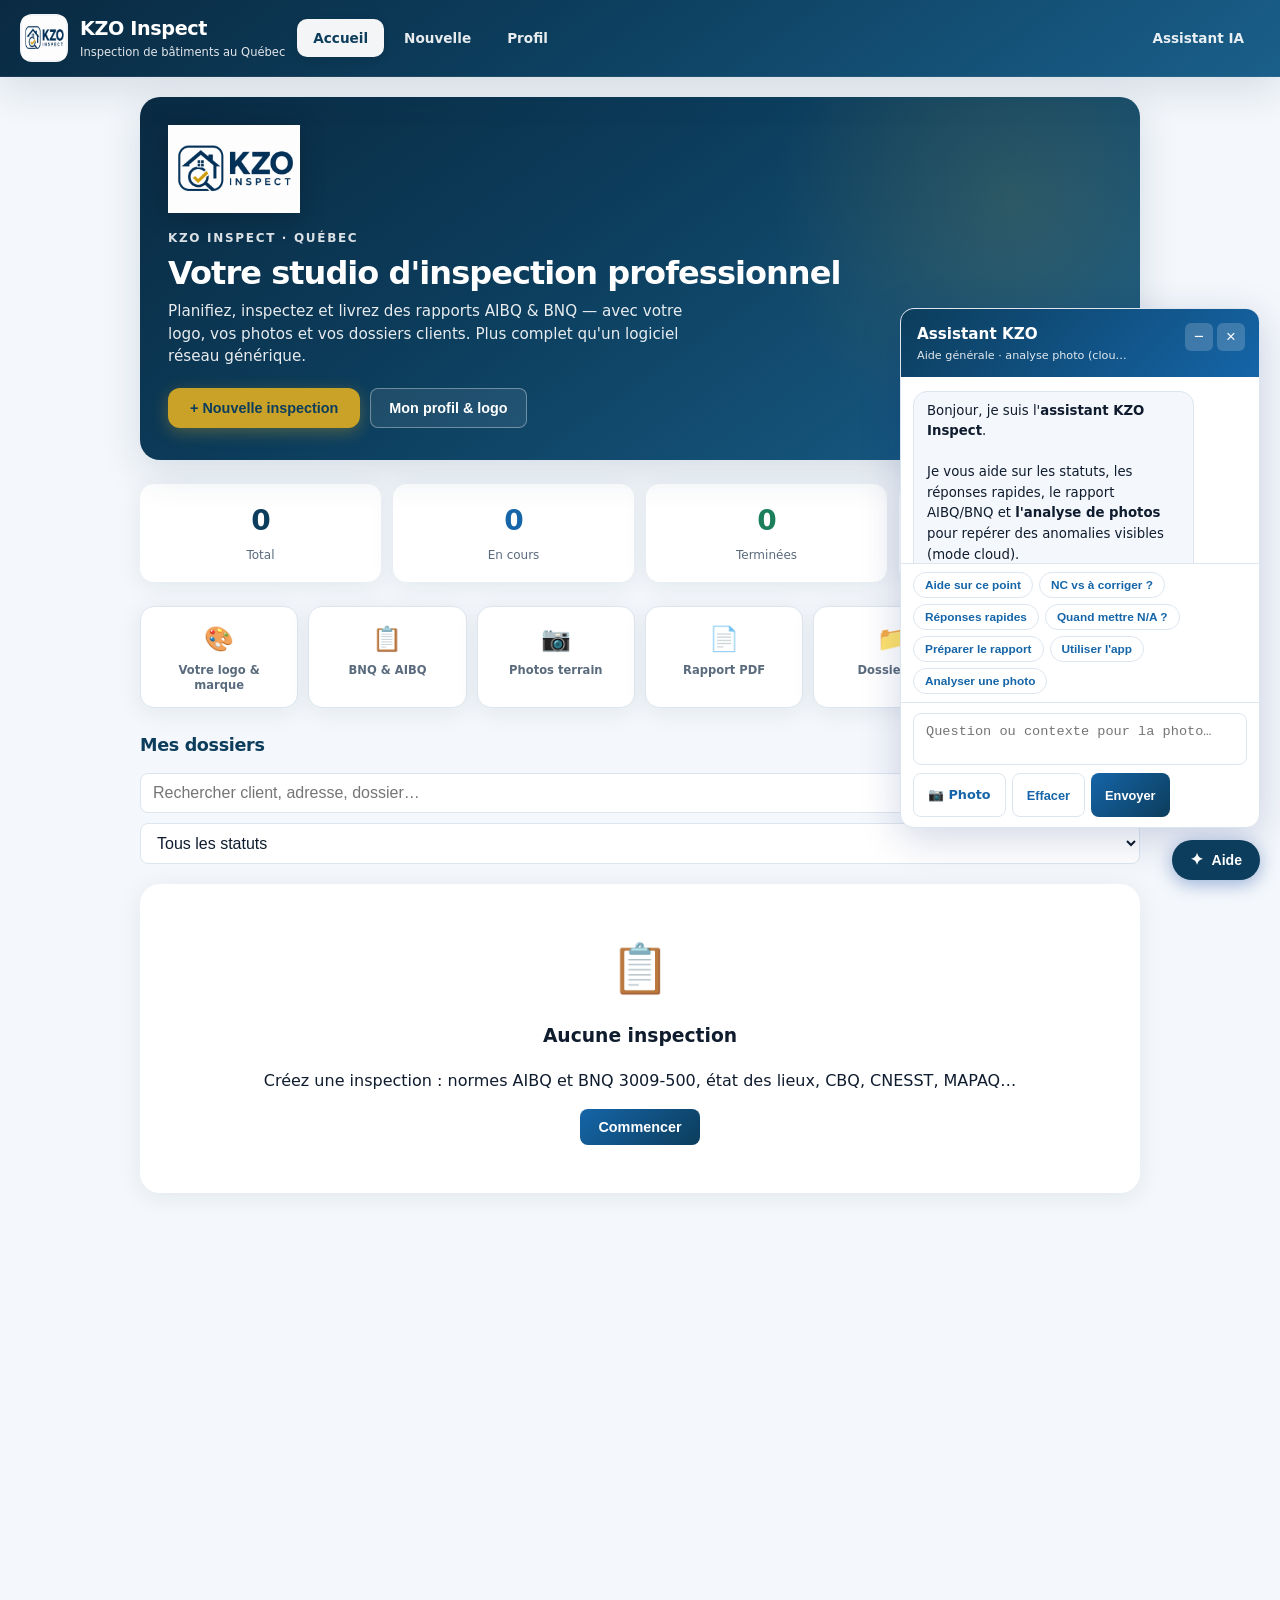
==== commit c1c58d69: "feat: vignettes photos plus grandes (96→140px) + lightbox plein écran au clic - photo-thumb img: 96p" ====
--- a/index.html
+++ b/index.html
@@ -76,6 +76,6 @@
 
   <script src="js/boot.js"></script>
   <script src="https://accounts.google.com/gsi/client" async defer></script>
-  <script src="js/bundle.js?v=24"></script>
+  <script src="js/bundle.js?v=34"></script>
 </body>
 </html>
--- a/css/app.css
+++ b/css/app.css
@@ -976,19 +976,20 @@
 }
 
 .photo-thumb img {
-  width: 96px;
-  height: 96px;
+  width: 140px;
+  height: 140px;
   object-fit: cover;
   border-radius: 6px;
   border: 1px solid var(--border);
   display: block;
+  cursor: zoom-in;
 }
 
 .photo-thumb__actions {
   display: flex;
   flex-direction: row;
   gap: 3px;
-  width: 96px;
+  width: 140px;
 }
 
 .btn-photo-action {
@@ -1020,9 +1021,56 @@
 }
 
 @media (max-width: 767px) {
-  .photo-thumb img { width: 100px; height: 100px; }
-  .photo-thumb__actions { width: 100px; }
+  .photo-thumb img { width: 110px; height: 110px; }
+  .photo-thumb__actions { width: 110px; }
   .btn-photo-action { min-height: 40px; font-size: 16px; }
+}
+
+/* Lightbox plein écran */
+.photo-lightbox {
+  border: none;
+  background: transparent;
+  max-width: 100vw;
+  max-height: 100vh;
+  width: 100vw;
+  height: 100vh;
+  padding: 0;
+  margin: 0;
+  display: flex;
+  align-items: center;
+  justify-content: center;
+}
+.photo-lightbox::backdrop {
+  background: rgba(0, 0, 0, 0.92);
+}
+.photo-lightbox__img {
+  max-width: 96vw;
+  max-height: 90vh;
+  object-fit: contain;
+  border-radius: 6px;
+  display: block;
+  box-shadow: 0 8px 40px rgba(0,0,0,0.6);
+}
+.photo-lightbox__close {
+  position: fixed;
+  top: 16px;
+  right: 16px;
+  background: rgba(255, 255, 255, 0.15);
+  border: none;
+  color: #fff;
+  font-size: 24px;
+  width: 44px;
+  height: 44px;
+  border-radius: 50%;
+  cursor: pointer;
+  display: flex;
+  align-items: center;
+  justify-content: center;
+  line-height: 1;
+  transition: background 0.15s;
+}
+.photo-lightbox__close:hover {
+  background: rgba(255, 255, 255, 0.3);
 }
 
 .action-bar {
